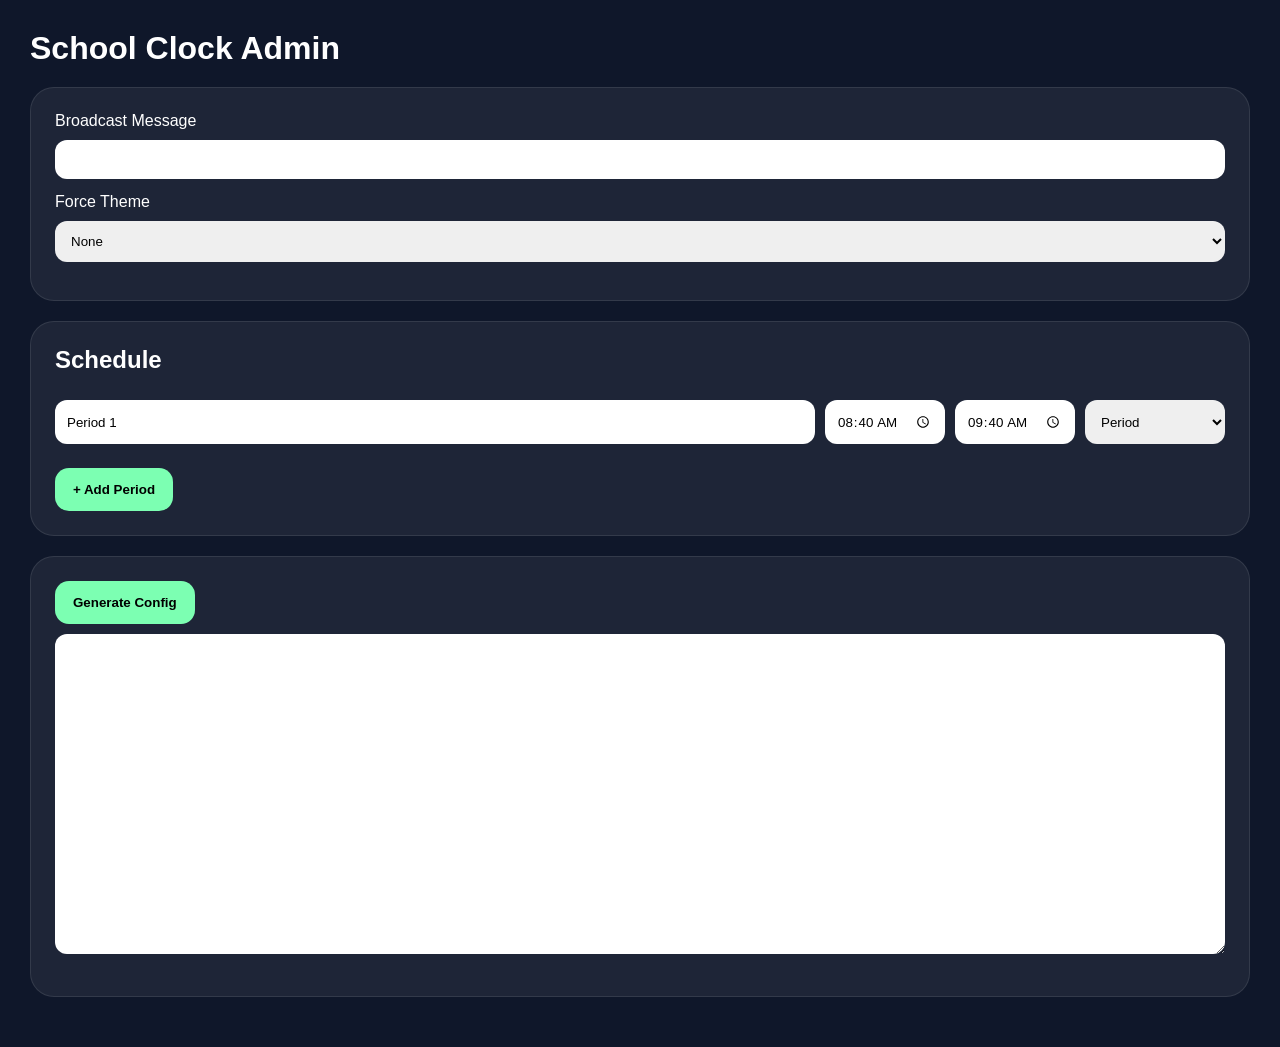
==== admin.html @ 14c55723 "Add files via upload" ====
<!doctype html>
<html lang="en">
<head>
<meta charset="UTF-8">
<meta name="viewport" content="width=device-width,initial-scale=1">
<title>School Clock Admin</title>

<style>

*{
margin:0;
padding:0;
box-sizing:border-box;
font-family:Arial,sans-serif
}

body{
background:#0f172a;
color:#fff;
padding:30px
}

.panel{
background:#ffffff10;
padding:24px;
border-radius:24px;
margin-bottom:20px;
border:1px solid #ffffff18
}

input,select,textarea{
width:100%;
padding:12px;
margin-top:10px;
margin-bottom:14px;
border:none;
border-radius:12px
}

button{
padding:14px 18px;
border:none;
border-radius:14px;
cursor:pointer;
font-weight:700;
background:#7cffb2;
color:#000
}

.row{
display:grid;
grid-template-columns:1fr 120px 120px 140px;
gap:10px;
margin-bottom:10px
}

textarea{
height:320px;
font-family:monospace
}

</style>
</head>
<body>

<h1 style="margin-bottom:20px">
School Clock Admin
</h1>

<div class="panel">

<label>Broadcast Message</label>

<input id="message">

<label>Force Theme</label>

<select id="theme">
<option value="">None</option>
<option value="dark">Dark</option>
<option value="light">Light</option>
</select>

</div>

<div class="panel">

<h2 style="margin-bottom:16px">
Schedule
</h2>

<div id="rows"></div>

<button onclick="addPeriod()">
+ Add Period
</button>

</div>

<div class="panel">

<button onclick="generate()">
Generate Config
</button>

<textarea id="output"></textarea>

</div>

<script>

const rows=document.getElementById("rows")

let schedule=[

{
name:"Period 1",
start:"08:40",
end:"09:40",
type:"period"
}

]

function render(){

rows.innerHTML=schedule.map((p,i)=>`

<div class="row">

<input value="${p.name}" id="n${i}">

<input type="time" value="${p.start}" id="s${i}">

<input type="time" value="${p.end}" id="e${i}">

<select id="t${i}">
<option value="period"
${p.type=="period"?"selected":""}>
Period
</option>

<option value="transition"
${p.type=="transition"?"selected":""}>
Transition
</option>
</select>

</div>

`).join("")

}

function addPeriod(){

schedule.push({
name:"New Period",
start:"08:00",
end:"09:00",
type:"period"
})

render()

}

function generate(){

schedule=schedule.map((p,i)=>({

name:document.getElementById("n"+i).value,

start:document.getElementById("s"+i).value,

end:document.getElementById("e"+i).value,

type:document.getElementById("t"+i).value

}))

let data={

message:
document.getElementById("message").value,

forceTheme:
document.getElementById("theme").value,

schedule

}

document.getElementById("output").value=
JSON.stringify(data,null,2)

}

render()

</script>
</body>
</html>
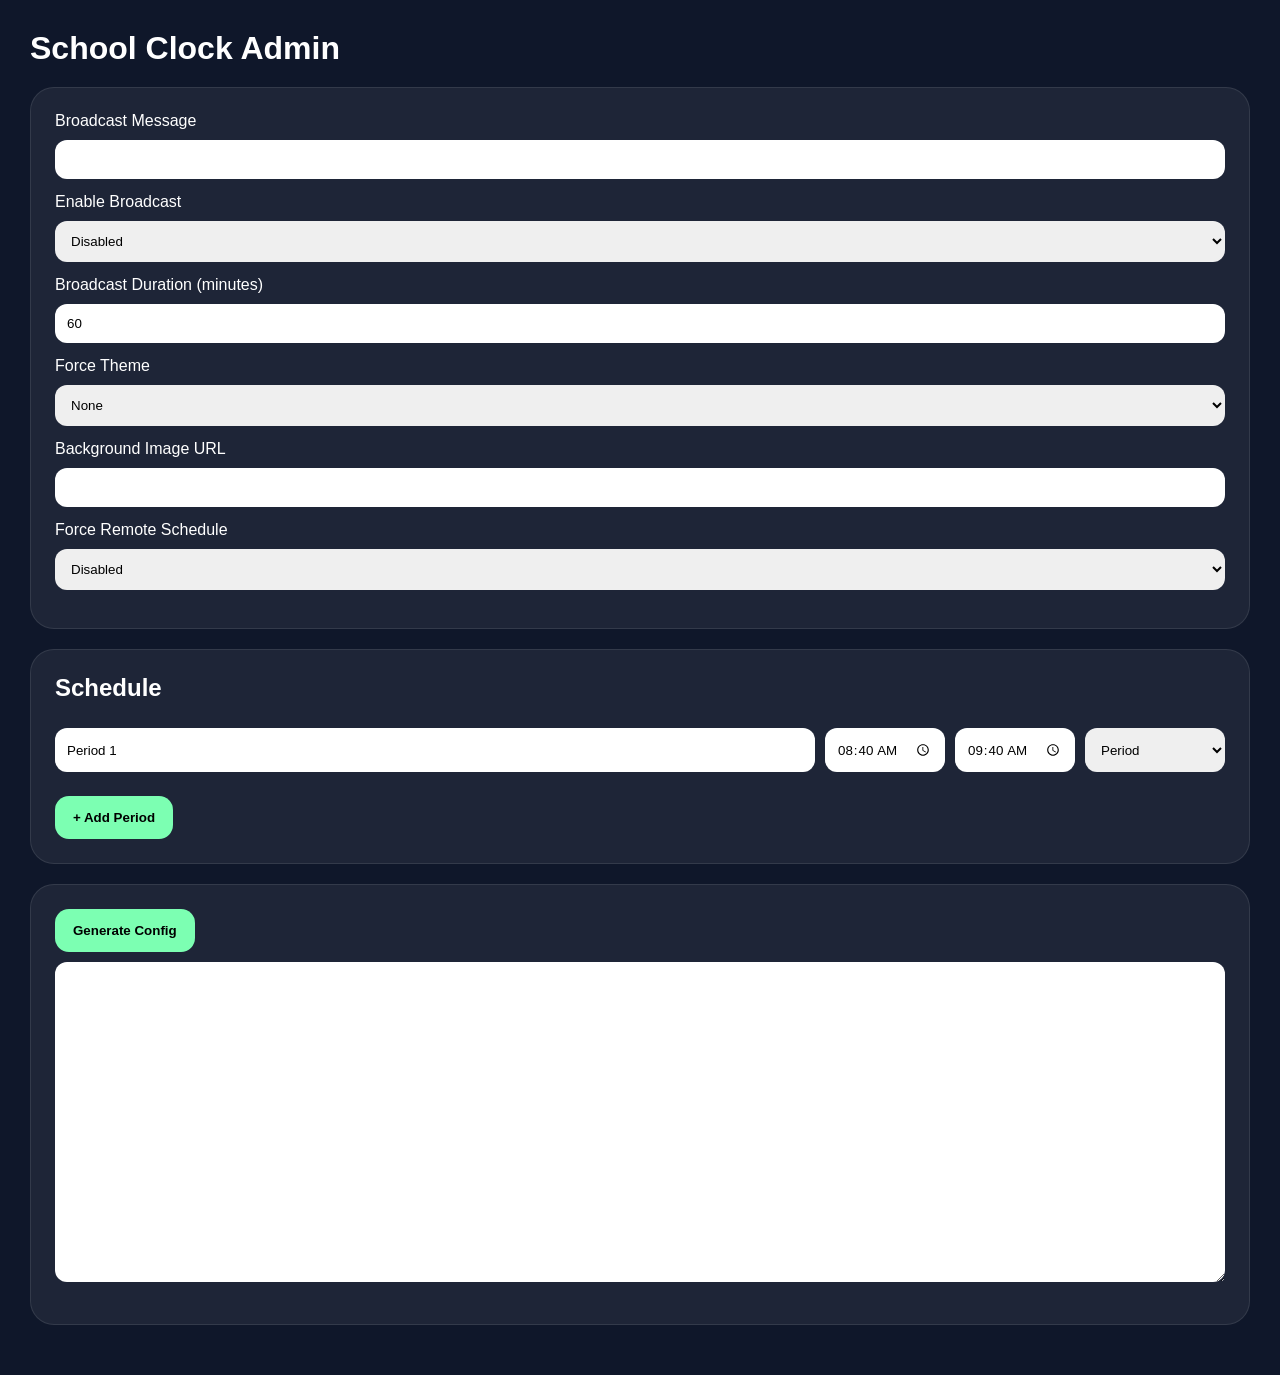
==== commit 47b77de1: "Add files via upload" ====
--- a/admin.html
+++ b/admin.html
@@ -70,15 +70,31 @@
 <div class="panel">
 
 <label>Broadcast Message</label>
-
 <input id="message">
 
+<label>Enable Broadcast</label>
+<select id="messageEnabled">
+<option value="false">Disabled</option>
+<option value="true">Enabled</option>
+</select>
+
+<label>Broadcast Duration (minutes)</label>
+<input id="messageMinutes" type="number" value="60">
+
 <label>Force Theme</label>
-
 <select id="theme">
 <option value="">None</option>
 <option value="dark">Dark</option>
 <option value="light">Light</option>
+</select>
+
+<label>Background Image URL</label>
+<input id="background">
+
+<label>Force Remote Schedule</label>
+<select id="forceSchedule">
+<option value="false">Disabled</option>
+<option value="true">Enabled</option>
 </select>
 
 </div>
@@ -179,13 +195,30 @@
 
 }))
 
+let mins=
+Number(document.getElementById("messageMinutes").value)||0
+
+let end=
+Date.now()+(mins*60000)
+
 let data={
 
 message:
 document.getElementById("message").value,
 
+messageEnabled:
+document.getElementById("messageEnabled").value=="true",
+
+messageEnd:end,
+
 forceTheme:
 document.getElementById("theme").value,
+
+forceSchedule:
+document.getElementById("forceSchedule").value=="true",
+
+background:
+document.getElementById("background").value,
 
 schedule
 
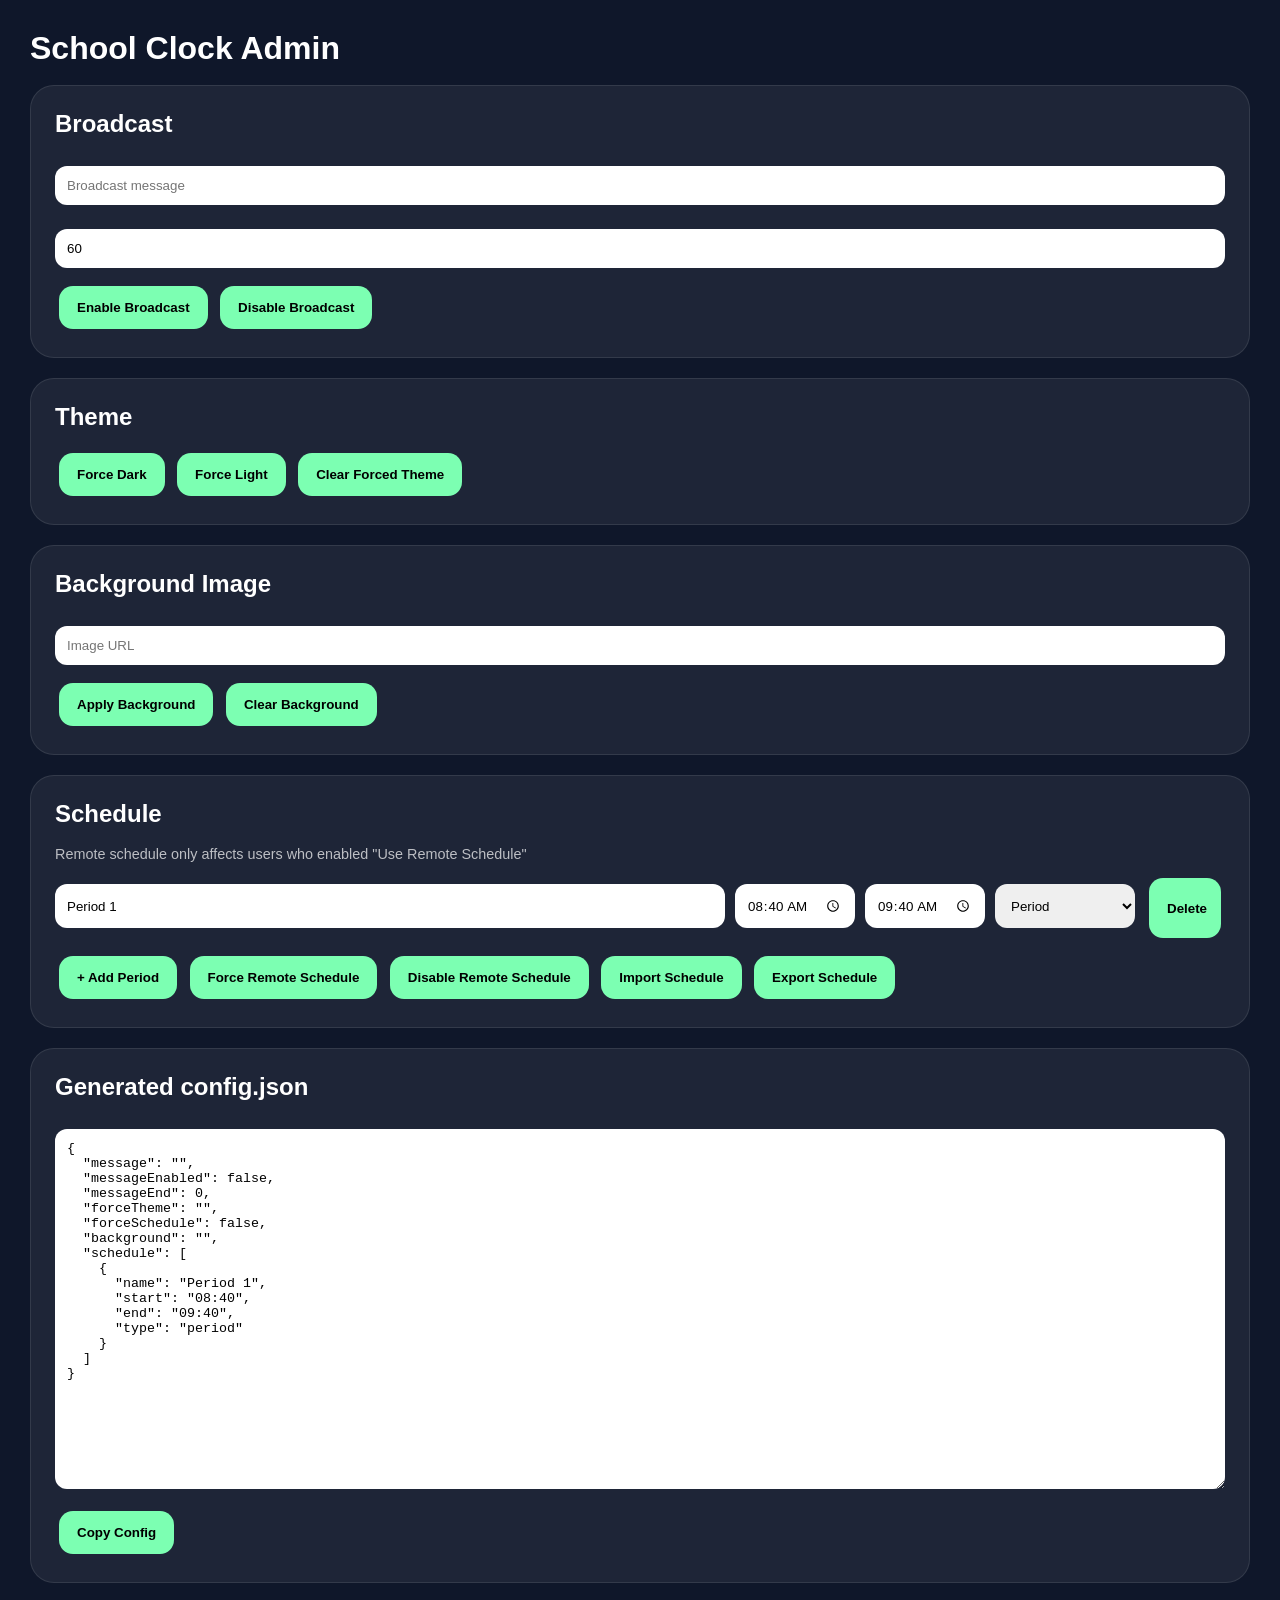
==== commit 1bafa681: "Add files via upload" ====
--- a/admin.html
+++ b/admin.html
@@ -26,6 +26,10 @@
 border-radius:24px;
 margin-bottom:20px;
 border:1px solid #ffffff18
+}
+
+h1,h2{
+margin-bottom:18px
 }
 
 input,select,textarea{
@@ -44,90 +48,168 @@
 cursor:pointer;
 font-weight:700;
 background:#7cffb2;
-color:#000
+color:#000;
+margin:4px
 }
 
 .row{
 display:grid;
-grid-template-columns:1fr 120px 120px 140px;
+grid-template-columns:1fr 120px 120px 140px 80px;
 gap:10px;
 margin-bottom:10px
 }
 
 textarea{
-height:320px;
+height:360px;
 font-family:monospace
+}
+
+.small{
+opacity:.7;
+font-size:.9rem;
+margin-bottom:12px
 }
 
 </style>
 </head>
 <body>
 
-<h1 style="margin-bottom:20px">
+<h1>
 School Clock Admin
 </h1>
 
 <div class="panel">
 
-<label>Broadcast Message</label>
-<input id="message">
-
-<label>Enable Broadcast</label>
-<select id="messageEnabled">
-<option value="false">Disabled</option>
-<option value="true">Enabled</option>
-</select>
-
-<label>Broadcast Duration (minutes)</label>
-<input id="messageMinutes" type="number" value="60">
-
-<label>Force Theme</label>
-<select id="theme">
-<option value="">None</option>
-<option value="dark">Dark</option>
-<option value="light">Light</option>
-</select>
-
-<label>Background Image URL</label>
-<input id="background">
-
-<label>Force Remote Schedule</label>
-<select id="forceSchedule">
-<option value="false">Disabled</option>
-<option value="true">Enabled</option>
-</select>
+<h2>
+Broadcast
+</h2>
+
+<input
+id="message"
+placeholder="Broadcast message">
+
+<input
+id="minutes"
+type="number"
+value="60"
+placeholder="Minutes">
+
+<button onclick="enableBroadcast()">
+Enable Broadcast
+</button>
+
+<button onclick="disableBroadcast()">
+Disable Broadcast
+</button>
 
 </div>
 
 <div class="panel">
 
-<h2 style="margin-bottom:16px">
+<h2>
+Theme
+</h2>
+
+<button onclick="setTheme('dark')">
+Force Dark
+</button>
+
+<button onclick="setTheme('light')">
+Force Light
+</button>
+
+<button onclick="setTheme('')">
+Clear Forced Theme
+</button>
+
+</div>
+
+<div class="panel">
+
+<h2>
+Background Image
+</h2>
+
+<input
+id="background"
+placeholder="Image URL">
+
+<button onclick="applyBackground()">
+Apply Background
+</button>
+
+<button onclick="clearBackground()">
+Clear Background
+</button>
+
+</div>
+
+<div class="panel">
+
+<h2>
 Schedule
 </h2>
 
+<div class="small">
+Remote schedule only affects users
+who enabled "Use Remote Schedule"
+</div>
+
 <div id="rows"></div>
 
 <button onclick="addPeriod()">
 + Add Period
 </button>
 
+<button onclick="forceSchedule(true)">
+Force Remote Schedule
+</button>
+
+<button onclick="forceSchedule(false)">
+Disable Remote Schedule
+</button>
+
+<button onclick="importSchedule()">
+Import Schedule
+</button>
+
+<button onclick="exportSchedule()">
+Export Schedule
+</button>
+
+<input
+type="file"
+id="fileInput"
+accept=".json"
+hidden>
+
 </div>
 
 <div class="panel">
 
-<button onclick="generate()">
-Generate Config
-</button>
+<h2>
+Generated config.json
+</h2>
 
 <textarea id="output"></textarea>
 
+<button onclick="copyOutput()">
+Copy Config
+</button>
+
 </div>
 
 <script>
 
-const rows=document.getElementById("rows")
-
-let schedule=[
+let data={
+
+message:"",
+messageEnabled:false,
+messageEnd:0,
+forceTheme:"",
+forceSchedule:false,
+background:"",
+schedule:[
 
 {
 name:"Period 1",
@@ -138,94 +220,255 @@
 
 ]
 
+}
+
+const rows=
+document.getElementById("rows")
+
 function render(){
 
-rows.innerHTML=schedule.map((p,i)=>`
+rows.innerHTML=
+data.schedule.map((p,i)=>`
 
 <div class="row">
 
-<input value="${p.name}" id="n${i}">
-
-<input type="time" value="${p.start}" id="s${i}">
-
-<input type="time" value="${p.end}" id="e${i}">
+<input
+value="${p.name}"
+id="n${i}">
+
+<input
+type="time"
+value="${p.start}"
+id="s${i}">
+
+<input
+type="time"
+value="${p.end}"
+id="e${i}">
 
 <select id="t${i}">
-<option value="period"
+
+<option
+value="period"
 ${p.type=="period"?"selected":""}>
 Period
 </option>
 
-<option value="transition"
+<option
+value="transition"
 ${p.type=="transition"?"selected":""}>
 Transition
 </option>
+
 </select>
 
+<button onclick="del(${i})">
+Delete
+</button>
+
 </div>
 
 `).join("")
 
+generate()
+
+}
+
+function syncSchedule(){
+
+data.schedule=
+data.schedule.map((p,i)=>({
+
+name:
+document.getElementById("n"+i).value,
+
+start:
+document.getElementById("s"+i).value,
+
+end:
+document.getElementById("e"+i).value,
+
+type:
+document.getElementById("t"+i).value
+
+}))
+
 }
 
 function addPeriod(){
 
-schedule.push({
+syncSchedule()
+
+data.schedule.push({
+
 name:"New Period",
 start:"08:00",
 end:"09:00",
 type:"period"
+
 })
 
 render()
 
 }
 
+function del(i){
+
+syncSchedule()
+
+data.schedule.splice(i,1)
+
+render()
+
+}
+
+function enableBroadcast(){
+
+data.message=
+document.getElementById("message").value
+
+data.messageEnabled=true
+
+let mins=
+Number(
+document.getElementById("minutes").value
+)||60
+
+data.messageEnd=
+Date.now()+(mins*60000)
+
+generate()
+
+}
+
+function disableBroadcast(){
+
+data.messageEnabled=false
+
+generate()
+
+}
+
+function setTheme(v){
+
+data.forceTheme=v
+
+generate()
+
+}
+
+function applyBackground(){
+
+data.background=
+document.getElementById("background").value
+
+generate()
+
+}
+
+function clearBackground(){
+
+data.background=""
+
+generate()
+
+}
+
+function forceSchedule(v){
+
+syncSchedule()
+
+data.forceSchedule=v
+
+generate()
+
+}
+
 function generate(){
 
-schedule=schedule.map((p,i)=>({
-
-name:document.getElementById("n"+i).value,
-
-start:document.getElementById("s"+i).value,
-
-end:document.getElementById("e"+i).value,
-
-type:document.getElementById("t"+i).value
-
-}))
-
-let mins=
-Number(document.getElementById("messageMinutes").value)||0
-
-let end=
-Date.now()+(mins*60000)
-
-let data={
-
-message:
-document.getElementById("message").value,
-
-messageEnabled:
-document.getElementById("messageEnabled").value=="true",
-
-messageEnd:end,
-
-forceTheme:
-document.getElementById("theme").value,
-
-forceSchedule:
-document.getElementById("forceSchedule").value=="true",
-
-background:
-document.getElementById("background").value,
-
-schedule
-
-}
+syncSchedule()
 
 document.getElementById("output").value=
 JSON.stringify(data,null,2)
+
+}
+
+function copyOutput(){
+
+generate()
+
+navigator.clipboard.writeText(
+document.getElementById("output").value
+)
+
+alert(
+"Copied. Paste into config.json"
+)
+
+}
+
+function importSchedule(){
+
+document.getElementById("fileInput").click()
+
+}
+
+document.getElementById("fileInput").onchange=e=>{
+
+let f=e.target.files[0]
+
+if(!f)return
+
+let r=new FileReader()
+
+r.onload=v=>{
+
+try{
+
+let d=JSON.parse(v.target.result)
+
+data.schedule=
+d.schedule||d.periods||d
+
+render()
+
+alert("Imported")
+
+}catch{
+
+alert("Invalid JSON")
+
+}
+
+}
+
+r.readAsText(f)
+
+}
+
+function exportSchedule(){
+
+syncSchedule()
+
+let b=new Blob(
+
+[JSON.stringify(
+{schedule:data.schedule},
+null,
+2
+)],
+
+{type:"application/json"}
+
+)
+
+let a=document.createElement("a")
+
+a.href=URL.createObjectURL(b)
+
+a.download="schedule.json"
+
+a.click()
 
 }
 
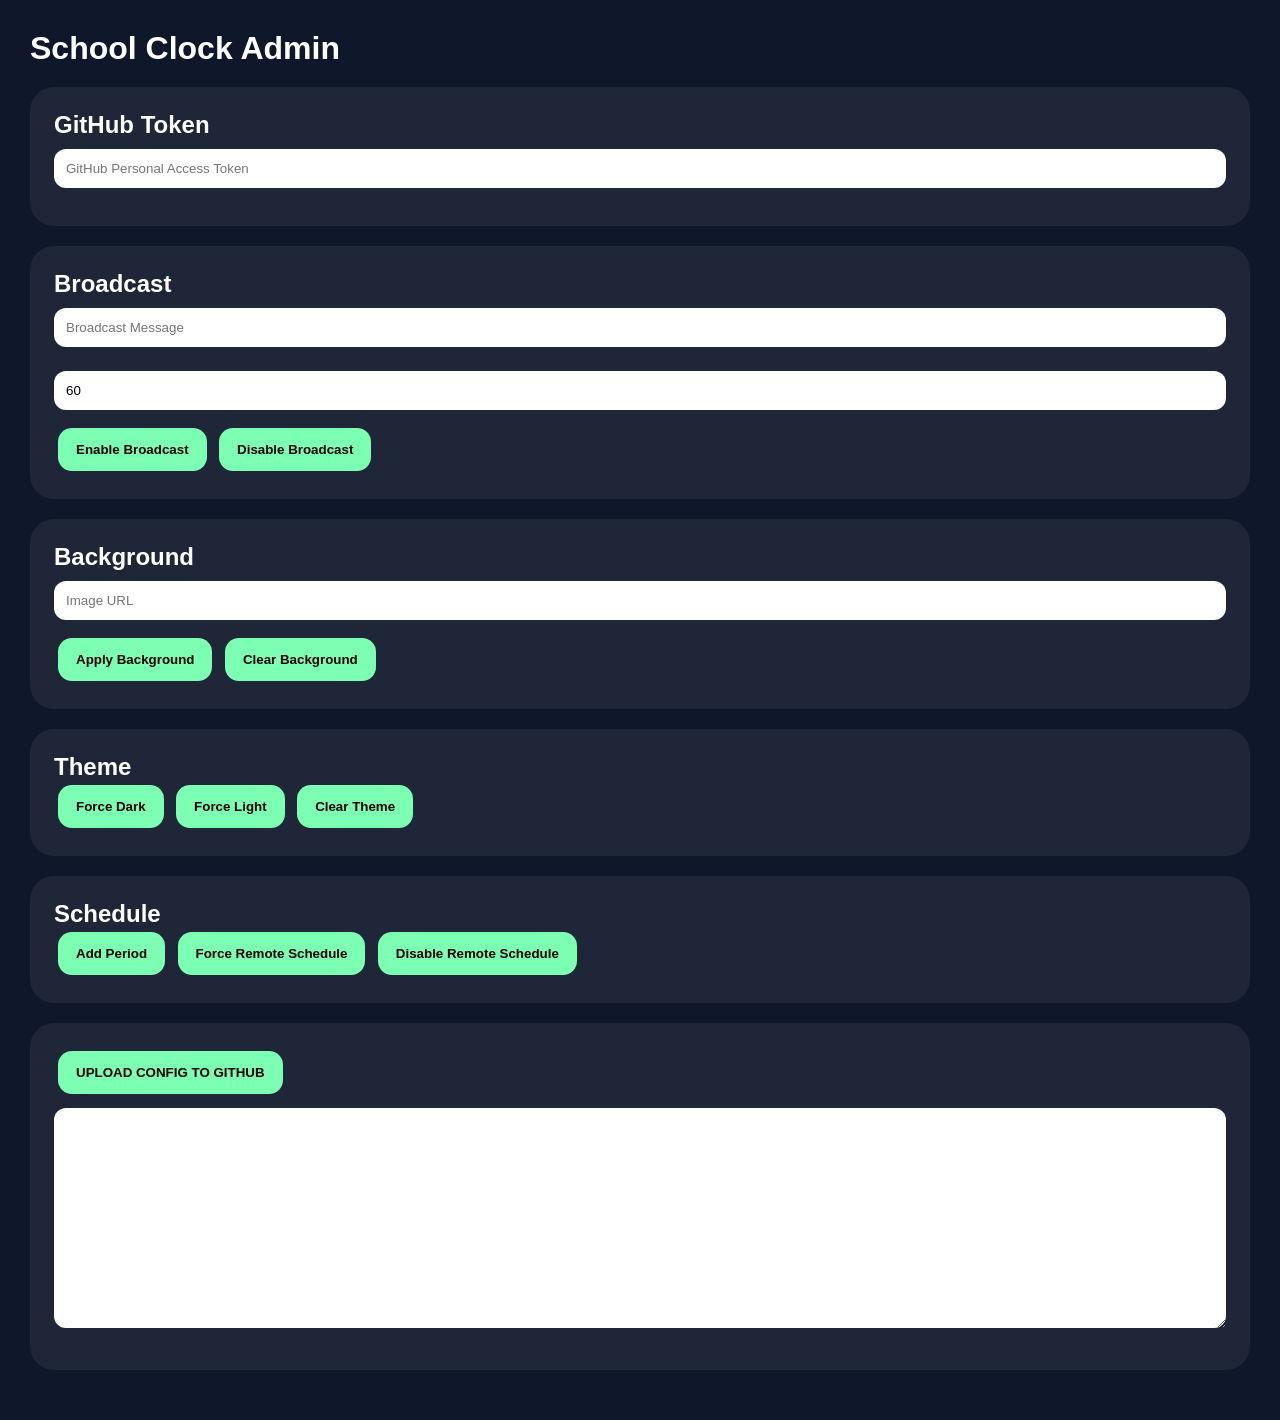
==== commit b620787b: "Add files via upload" ====
--- a/admin.html
+++ b/admin.html
@@ -16,7 +16,7 @@
 
 body{
 background:#0f172a;
-color:#fff;
+color:white;
 padding:30px
 }
 
@@ -24,15 +24,10 @@
 background:#ffffff10;
 padding:24px;
 border-radius:24px;
-margin-bottom:20px;
-border:1px solid #ffffff18
-}
-
-h1,h2{
-margin-bottom:18px
-}
-
-input,select,textarea{
+margin-bottom:20px
+}
+
+input,textarea,select{
 width:100%;
 padding:12px;
 margin-top:10px;
@@ -48,7 +43,7 @@
 cursor:pointer;
 font-weight:700;
 background:#7cffb2;
-color:#000;
+color:black;
 margin:4px
 }
 
@@ -60,33 +55,35 @@
 }
 
 textarea{
-height:360px;
-font-family:monospace
-}
-
-.small{
-opacity:.7;
-font-size:.9rem;
-margin-bottom:12px
+height:220px
 }
 
 </style>
 </head>
 <body>
 
-<h1>
+<h1 style="margin-bottom:20px">
 School Clock Admin
 </h1>
 
 <div class="panel">
 
-<h2>
-Broadcast
-</h2>
+<h2>GitHub Token</h2>
+
+<input
+id="token"
+type="password"
+placeholder="GitHub Personal Access Token">
+
+</div>
+
+<div class="panel">
+
+<h2>Broadcast</h2>
 
 <input
 id="message"
-placeholder="Broadcast message">
+placeholder="Broadcast Message">
 
 <input
 id="minutes"
@@ -106,35 +103,13 @@
 
 <div class="panel">
 
-<h2>
-Theme
-</h2>
-
-<button onclick="setTheme('dark')">
-Force Dark
-</button>
-
-<button onclick="setTheme('light')">
-Force Light
-</button>
-
-<button onclick="setTheme('')">
-Clear Forced Theme
-</button>
-
-</div>
-
-<div class="panel">
-
-<h2>
-Background Image
-</h2>
+<h2>Background</h2>
 
 <input
 id="background"
 placeholder="Image URL">
 
-<button onclick="applyBackground()">
+<button onclick="setBackground()">
 Apply Background
 </button>
 
@@ -146,60 +121,59 @@
 
 <div class="panel">
 
-<h2>
-Schedule
-</h2>
-
-<div class="small">
-Remote schedule only affects users
-who enabled "Use Remote Schedule"
-</div>
+<h2>Theme</h2>
+
+<button onclick="setTheme('dark')">
+Force Dark
+</button>
+
+<button onclick="setTheme('light')">
+Force Light
+</button>
+
+<button onclick="setTheme('')">
+Clear Theme
+</button>
+
+</div>
+
+<div class="panel">
+
+<h2>Schedule</h2>
 
 <div id="rows"></div>
 
 <button onclick="addPeriod()">
-+ Add Period
-</button>
-
-<button onclick="forceSchedule(true)">
+Add Period
+</button>
+
+<button onclick="setRemoteSchedule(true)">
 Force Remote Schedule
 </button>
 
-<button onclick="forceSchedule(false)">
+<button onclick="setRemoteSchedule(false)">
 Disable Remote Schedule
 </button>
 
-<button onclick="importSchedule()">
-Import Schedule
-</button>
-
-<button onclick="exportSchedule()">
-Export Schedule
-</button>
-
-<input
-type="file"
-id="fileInput"
-accept=".json"
-hidden>
-
-</div>
-
-<div class="panel">
-
-<h2>
-Generated config.json
-</h2>
+</div>
+
+<div class="panel">
+
+<button onclick="pushConfig()">
+UPLOAD CONFIG TO GITHUB
+</button>
 
 <textarea id="output"></textarea>
 
-<button onclick="copyOutput()">
-Copy Config
-</button>
-
 </div>
 
 <script>
+
+const OWNER="Arwining"
+const REPO="School_clock"
+const PATH="config.json"
+
+let sha=""
 
 let data={
 
@@ -225,6 +199,28 @@
 const rows=
 document.getElementById("rows")
 
+async function getCurrentFile(){
+
+let r=await fetch(
+`https://api.github.com/repos/${OWNER}/${REPO}/contents/${PATH}`
+)
+
+let d=await r.json()
+
+sha=d.sha
+
+try{
+
+let txt=atob(d.content)
+
+data=JSON.parse(txt)
+
+}catch{}
+
+render()
+
+}
+
 function render(){
 
 rows.innerHTML=
@@ -232,30 +228,20 @@
 
 <div class="row">
 
-<input
-value="${p.name}"
-id="n${i}">
-
-<input
-type="time"
-value="${p.start}"
-id="s${i}">
-
-<input
-type="time"
-value="${p.end}"
-id="e${i}">
+<input value="${p.name}" id="n${i}">
+
+<input type="time" value="${p.start}" id="s${i}">
+
+<input type="time" value="${p.end}" id="e${i}">
 
 <select id="t${i}">
 
-<option
-value="period"
+<option value="period"
 ${p.type=="period"?"selected":""}>
 Period
 </option>
 
-<option
-value="transition"
+<option value="transition"
 ${p.type=="transition"?"selected":""}>
 Transition
 </option>
@@ -274,7 +260,7 @@
 
 }
 
-function syncSchedule(){
+function sync(){
 
 data.schedule=
 data.schedule.map((p,i)=>({
@@ -295,9 +281,18 @@
 
 }
 
+function generate(){
+
+sync()
+
+document.getElementById("output").value=
+JSON.stringify(data,null,2)
+
+}
+
 function addPeriod(){
 
-syncSchedule()
+sync()
 
 data.schedule.push({
 
@@ -314,7 +309,7 @@
 
 function del(i){
 
-syncSchedule()
+sync()
 
 data.schedule.splice(i,1)
 
@@ -357,7 +352,7 @@
 
 }
 
-function applyBackground(){
+function setBackground(){
 
 data.background=
 document.getElementById("background").value
@@ -374,9 +369,9 @@
 
 }
 
-function forceSchedule(v){
-
-syncSchedule()
+function setRemoteSchedule(v){
+
+sync()
 
 data.forceSchedule=v
 
@@ -384,95 +379,75 @@
 
 }
 
-function generate(){
-
-syncSchedule()
-
-document.getElementById("output").value=
+async function pushConfig(){
+
+generate()
+
+let token=
+document.getElementById("token").value
+
+if(!token){
+
+alert("Token required")
+
+return
+
+}
+
+let content=btoa(
+unescape(
+encodeURIComponent(
 JSON.stringify(data,null,2)
-
-}
-
-function copyOutput(){
-
-generate()
-
-navigator.clipboard.writeText(
-document.getElementById("output").value
 )
-
-alert(
-"Copied. Paste into config.json"
 )
-
-}
-
-function importSchedule(){
-
-document.getElementById("fileInput").click()
-
-}
-
-document.getElementById("fileInput").onchange=e=>{
-
-let f=e.target.files[0]
-
-if(!f)return
-
-let r=new FileReader()
-
-r.onload=v=>{
-
-try{
-
-let d=JSON.parse(v.target.result)
-
-data.schedule=
-d.schedule||d.periods||d
-
-render()
-
-alert("Imported")
-
-}catch{
-
-alert("Invalid JSON")
-
-}
-
-}
-
-r.readAsText(f)
-
-}
-
-function exportSchedule(){
-
-syncSchedule()
-
-let b=new Blob(
-
-[JSON.stringify(
-{schedule:data.schedule},
-null,
-2
-)],
-
-{type:"application/json"}
-
 )
 
-let a=document.createElement("a")
-
-a.href=URL.createObjectURL(b)
-
-a.download="schedule.json"
-
-a.click()
-
-}
-
-render()
+let r=await fetch(
+
+`https://api.github.com/repos/${OWNER}/${REPO}/contents/${PATH}`,
+
+{
+
+method:"PUT",
+
+headers:{
+
+Authorization:`Bearer ${token}`,
+"Content-Type":"application/json"
+
+},
+
+body:JSON.stringify({
+
+message:"Update config",
+
+content,
+
+sha
+
+})
+
+}
+
+)
+
+if(r.ok){
+
+alert("Config Updated")
+
+getCurrentFile()
+
+}else{
+
+alert("Upload Failed")
+
+console.log(await r.text())
+
+}
+
+}
+
+getCurrentFile()
 
 </script>
 </body>
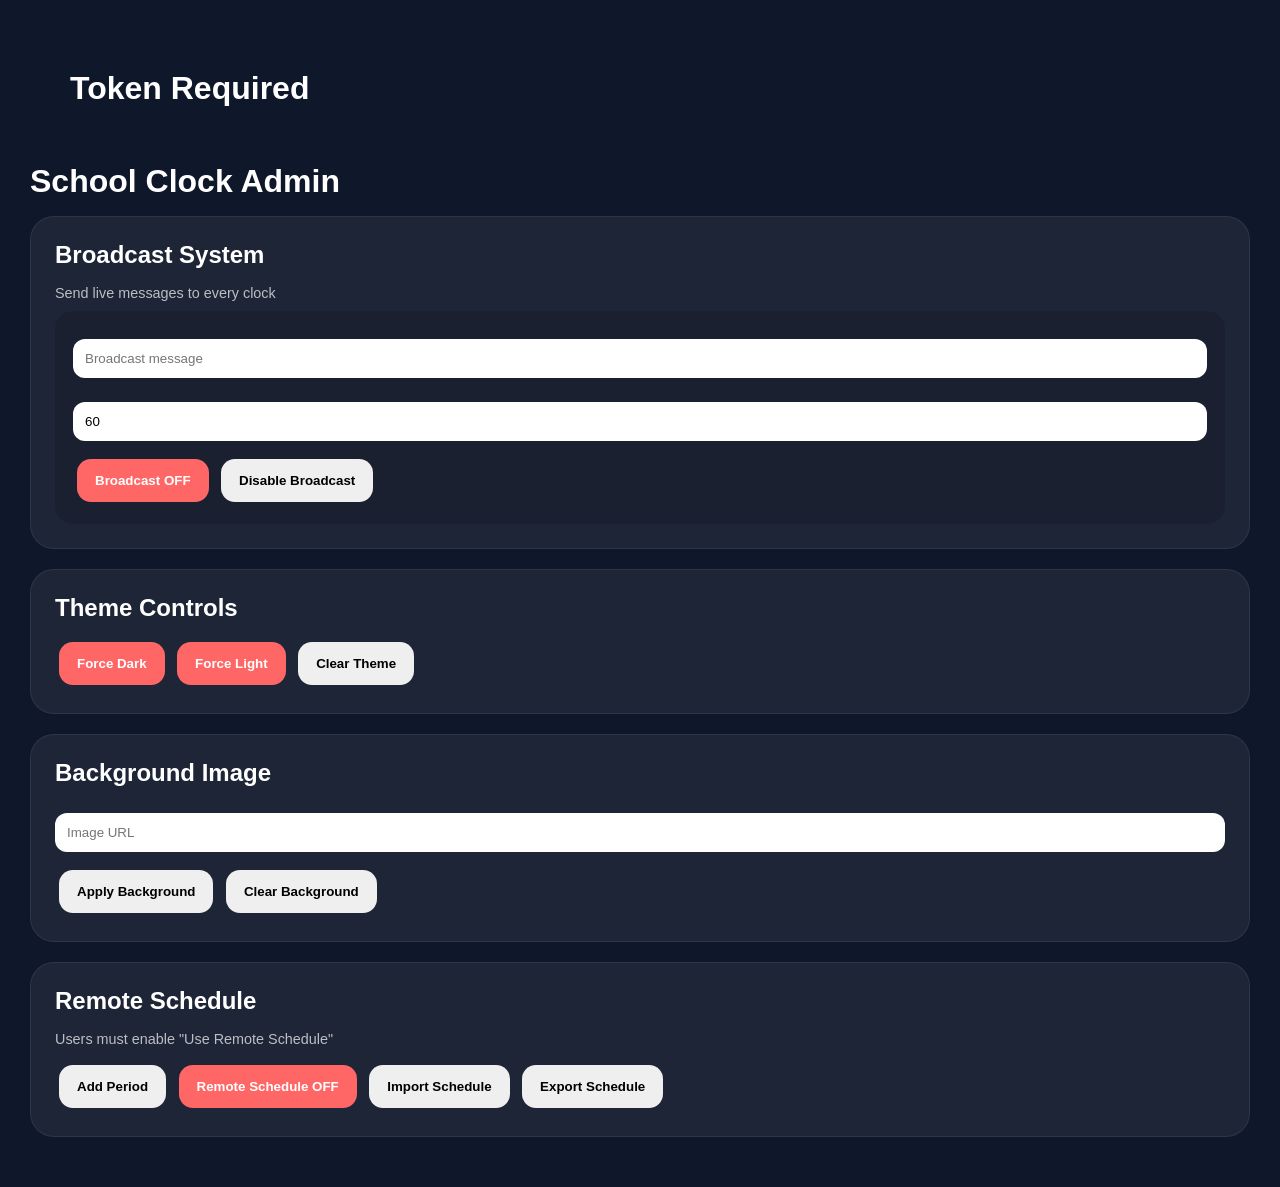
==== commit b3b5717a: "Add files via upload" ====
--- a/admin.html
+++ b/admin.html
@@ -24,10 +24,17 @@
 background:#ffffff10;
 padding:24px;
 border-radius:24px;
-margin-bottom:20px
-}
-
-input,textarea,select{
+margin-bottom:20px;
+border:1px solid #ffffff12
+}
+
+h1,h2{
+margin-bottom:16px
+}
+
+input,
+textarea,
+select{
 width:100%;
 padding:12px;
 margin-top:10px;
@@ -42,48 +49,92 @@
 border-radius:14px;
 cursor:pointer;
 font-weight:700;
-background:#7cffb2;
-color:black;
 margin:4px
+}
+
+.off{
+background:#ff6767;
+color:white
+}
+
+.on{
+background:#59ff95;
+color:black
 }
 
 .row{
 display:grid;
-grid-template-columns:1fr 120px 120px 140px 80px;
+grid-template-columns:
+1fr
+120px
+120px
+140px
+80px;
 gap:10px;
 margin-bottom:10px
 }
 
-textarea{
-height:220px
+.broadcastBox{
+background:#00000022;
+padding:18px;
+border-radius:18px;
+margin-top:10px
+}
+
+.small{
+opacity:.7;
+font-size:.9rem;
+margin-bottom:10px
+}
+
+@media(max-width:900px){
+
+.row{
+grid-template-columns:1fr
+}
+
 }
 
 </style>
 </head>
 <body>
 
-<h1 style="margin-bottom:20px">
+<script>
+
+const token=prompt(
+"Enter GitHub Token"
+)
+
+if(!token){
+
+document.body.innerHTML=
+"<h1 style='padding:40px'>Token Required</h1>"
+
+throw new Error()
+
+}
+
+</script>
+
+<h1>
 School Clock Admin
 </h1>
 
 <div class="panel">
 
-<h2>GitHub Token</h2>
-
-<input
-id="token"
-type="password"
-placeholder="GitHub Personal Access Token">
-
-</div>
-
-<div class="panel">
-
-<h2>Broadcast</h2>
+<h2>
+Broadcast System
+</h2>
+
+<div class="small">
+Send live messages to every clock
+</div>
+
+<div class="broadcastBox">
 
 <input
 id="message"
-placeholder="Broadcast Message">
+placeholder="Broadcast message">
 
 <input
 id="minutes"
@@ -91,79 +142,131 @@
 value="60"
 placeholder="Minutes">
 
-<button onclick="enableBroadcast()">
-Enable Broadcast
-</button>
-
-<button onclick="disableBroadcast()">
+<div>
+
+<button
+id="enableBroadcastBtn"
+class="off"
+onclick="enableBroadcast()">
+
+Broadcast OFF
+
+</button>
+
+<button
+onclick="disableBroadcast()">
+
 Disable Broadcast
-</button>
+
+</button>
+
+</div>
+
+</div>
 
 </div>
 
 <div class="panel">
 
-<h2>Background</h2>
+<h2>
+Theme Controls
+</h2>
+
+<button
+id="darkBtn"
+class="off"
+onclick="setTheme('dark')">
+
+Force Dark
+
+</button>
+
+<button
+id="lightBtn"
+class="off"
+onclick="setTheme('light')">
+
+Force Light
+
+</button>
+
+<button
+onclick="clearTheme()">
+
+Clear Theme
+
+</button>
+
+</div>
+
+<div class="panel">
+
+<h2>
+Background Image
+</h2>
 
 <input
 id="background"
 placeholder="Image URL">
 
-<button onclick="setBackground()">
+<button
+onclick="setBackground()">
+
 Apply Background
-</button>
-
-<button onclick="clearBackground()">
+
+</button>
+
+<button
+onclick="clearBackground()">
+
 Clear Background
+
 </button>
 
 </div>
 
 <div class="panel">
 
-<h2>Theme</h2>
-
-<button onclick="setTheme('dark')">
-Force Dark
-</button>
-
-<button onclick="setTheme('light')">
-Force Light
-</button>
-
-<button onclick="setTheme('')">
-Clear Theme
-</button>
-
-</div>
-
-<div class="panel">
-
-<h2>Schedule</h2>
+<h2>
+Remote Schedule
+</h2>
+
+<div class="small">
+Users must enable "Use Remote Schedule"
+</div>
 
 <div id="rows"></div>
+
+<div style="margin-top:14px">
 
 <button onclick="addPeriod()">
 Add Period
 </button>
 
-<button onclick="setRemoteSchedule(true)">
-Force Remote Schedule
-</button>
-
-<button onclick="setRemoteSchedule(false)">
-Disable Remote Schedule
-</button>
-
-</div>
-
-<div class="panel">
-
-<button onclick="pushConfig()">
-UPLOAD CONFIG TO GITHUB
-</button>
-
-<textarea id="output"></textarea>
+<button
+id="scheduleBtn"
+class="off"
+onclick="toggleRemoteSchedule()">
+
+Remote Schedule OFF
+
+</button>
+
+<button onclick="importSchedule()">
+Import Schedule
+</button>
+
+<button onclick="exportSchedule()">
+Export Schedule
+</button>
+
+</div>
+
+<input
+type="file"
+id="fileInput"
+accept=".json"
+hidden>
 
 </div>
 
@@ -183,23 +286,14 @@
 forceTheme:"",
 forceSchedule:false,
 background:"",
-schedule:[
-
-{
-name:"Period 1",
-start:"08:40",
-end:"09:40",
-type:"period"
-}
-
-]
+schedule:[]
 
 }
 
 const rows=
 document.getElementById("rows")
 
-async function getCurrentFile(){
+async function load(){
 
 let r=await fetch(
 `https://api.github.com/repos/${OWNER}/${REPO}/contents/${PATH}`
@@ -211,9 +305,7 @@
 
 try{
 
-let txt=atob(d.content)
-
-data=JSON.parse(txt)
+data=JSON.parse(atob(d.content))
 
 }catch{}
 
@@ -222,26 +314,60 @@
 }
 
 function render(){
+
+document.getElementById(
+"enableBroadcastBtn"
+).className=
+data.messageEnabled?"on":"off"
+
+document.getElementById(
+"enableBroadcastBtn"
+).textContent=
+data.messageEnabled
+?"Broadcast ON"
+:"Broadcast OFF"
+
+document.getElementById(
+"scheduleBtn"
+).className=
+data.forceSchedule?"on":"off"
+
+document.getElementById(
+"scheduleBtn"
+).textContent=
+data.forceSchedule
+?"Remote Schedule ON"
+:"Remote Schedule OFF"
 
 rows.innerHTML=
 data.schedule.map((p,i)=>`
 
 <div class="row">
 
-<input value="${p.name}" id="n${i}">
-
-<input type="time" value="${p.start}" id="s${i}">
-
-<input type="time" value="${p.end}" id="e${i}">
+<input
+value="${p.name}"
+id="n${i}">
+
+<input
+type="time"
+value="${p.start}"
+id="s${i}">
+
+<input
+type="time"
+value="${p.end}"
+id="e${i}">
 
 <select id="t${i}">
 
-<option value="period"
+<option
+value="period"
 ${p.type=="period"?"selected":""}>
 Period
 </option>
 
-<option value="transition"
+<option
+value="transition"
 ${p.type=="transition"?"selected":""}>
 Transition
 </option>
@@ -256,8 +382,6 @@
 
 `).join("")
 
-generate()
-
 }
 
 function sync(){
@@ -281,118 +405,9 @@
 
 }
 
-function generate(){
+async function save(){
 
 sync()
-
-document.getElementById("output").value=
-JSON.stringify(data,null,2)
-
-}
-
-function addPeriod(){
-
-sync()
-
-data.schedule.push({
-
-name:"New Period",
-start:"08:00",
-end:"09:00",
-type:"period"
-
-})
-
-render()
-
-}
-
-function del(i){
-
-sync()
-
-data.schedule.splice(i,1)
-
-render()
-
-}
-
-function enableBroadcast(){
-
-data.message=
-document.getElementById("message").value
-
-data.messageEnabled=true
-
-let mins=
-Number(
-document.getElementById("minutes").value
-)||60
-
-data.messageEnd=
-Date.now()+(mins*60000)
-
-generate()
-
-}
-
-function disableBroadcast(){
-
-data.messageEnabled=false
-
-generate()
-
-}
-
-function setTheme(v){
-
-data.forceTheme=v
-
-generate()
-
-}
-
-function setBackground(){
-
-data.background=
-document.getElementById("background").value
-
-generate()
-
-}
-
-function clearBackground(){
-
-data.background=""
-
-generate()
-
-}
-
-function setRemoteSchedule(v){
-
-sync()
-
-data.forceSchedule=v
-
-generate()
-
-}
-
-async function pushConfig(){
-
-generate()
-
-let token=
-document.getElementById("token").value
-
-if(!token){
-
-alert("Token required")
-
-return
-
-}
 
 let content=btoa(
 unescape(
@@ -402,7 +417,7 @@
 )
 )
 
-let r=await fetch(
+await fetch(
 
 `https://api.github.com/repos/${OWNER}/${REPO}/contents/${PATH}`,
 
@@ -422,7 +437,6 @@
 message:"Update config",
 
 content,
-
 sha
 
 })
@@ -431,23 +445,176 @@
 
 )
 
-if(r.ok){
-
-alert("Config Updated")
-
-getCurrentFile()
-
-}else{
-
-alert("Upload Failed")
-
-console.log(await r.text())
-
-}
-
-}
-
-getCurrentFile()
+load()
+
+}
+
+function enableBroadcast(){
+
+data.message=
+document.getElementById("message").value
+
+data.messageEnabled=true
+
+let mins=
+Number(
+document.getElementById("minutes").value
+)||60
+
+data.messageEnd=
+Date.now()+(mins*60000)
+
+save()
+
+}
+
+function disableBroadcast(){
+
+data.messageEnabled=false
+
+save()
+
+}
+
+function setTheme(v){
+
+data.forceTheme=v
+
+save()
+
+}
+
+function clearTheme(){
+
+data.forceTheme=""
+
+save()
+
+}
+
+function setBackground(){
+
+data.background=
+document.getElementById("background").value
+
+save()
+
+}
+
+function clearBackground(){
+
+data.background=""
+
+save()
+
+}
+
+function toggleRemoteSchedule(){
+
+data.forceSchedule=
+!data.forceSchedule
+
+save()
+
+}
+
+function addPeriod(){
+
+sync()
+
+data.schedule.push({
+
+name:"New Period",
+start:"08:00",
+end:"09:00",
+type:"period"
+
+})
+
+render()
+
+}
+
+function del(i){
+
+sync()
+
+data.schedule.splice(i,1)
+
+render()
+
+}
+
+function importSchedule(){
+
+document.getElementById(
+"fileInput"
+).click()
+
+}
+
+document.getElementById(
+"fileInput"
+).onchange=e=>{
+
+let f=e.target.files[0]
+
+if(!f)return
+
+let r=new FileReader()
+
+r.onload=v=>{
+
+try{
+
+let d=JSON.parse(v.target.result)
+
+data.schedule=
+d.schedule||d.periods||d
+
+render()
+
+save()
+
+}catch{
+
+alert("Invalid JSON")
+
+}
+
+}
+
+r.readAsText(f)
+
+}
+
+function exportSchedule(){
+
+sync()
+
+let b=new Blob(
+
+[JSON.stringify(
+{schedule:data.schedule},
+null,
+2
+)],
+
+{type:"application/json"}
+
+)
+
+let a=document.createElement("a")
+
+a.href=URL.createObjectURL(b)
+
+a.download="schedule.json"
+
+a.click()
+
+}
+
+load()
 
 </script>
 </body>
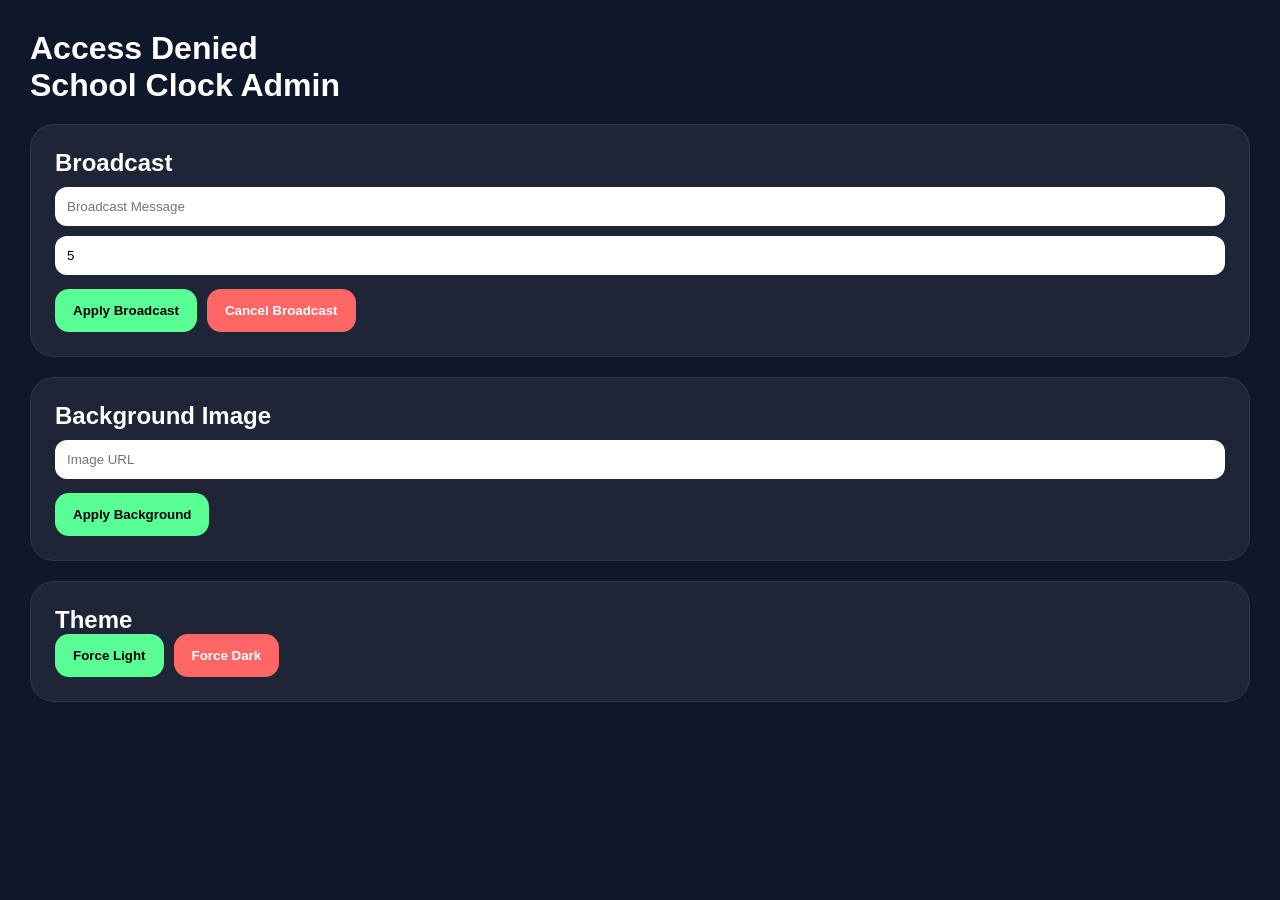
==== commit 238dbb1a: "Add files via upload" ====
--- a/admin.html
+++ b/admin.html
@@ -28,19 +28,13 @@
 border:1px solid #ffffff12
 }
 
-h1,h2{
-margin-bottom:16px
-}
-
 input,
-textarea,
 select{
 width:100%;
 padding:12px;
-margin-top:10px;
-margin-bottom:14px;
 border:none;
-border-radius:12px
+border-radius:12px;
+margin-top:10px
 }
 
 button{
@@ -48,13 +42,7 @@
 border:none;
 border-radius:14px;
 cursor:pointer;
-font-weight:700;
-margin:4px
-}
-
-.off{
-background:#ff6767;
-color:white
+font-weight:700
 }
 
 .on{
@@ -62,37 +50,9 @@
 color:black
 }
 
-.row{
-display:grid;
-grid-template-columns:
-1fr
-120px
-120px
-140px
-80px;
-gap:10px;
-margin-bottom:10px
-}
-
-.broadcastBox{
-background:#00000022;
-padding:18px;
-border-radius:18px;
-margin-top:10px
-}
-
-.small{
-opacity:.7;
-font-size:.9rem;
-margin-bottom:10px
-}
-
-@media(max-width:900px){
-
-.row{
-grid-template-columns:1fr
-}
-
+.off{
+background:#ff6767;
+color:white
 }
 
 </style>
@@ -101,14 +61,16 @@
 
 <script>
 
-const token=prompt(
-"Enter GitHub Token"
+const PASSWORD="school123"
+
+const entered=prompt(
+"Enter Password"
 )
 
-if(!token){
+if(entered!==PASSWORD){
 
 document.body.innerHTML=
-"<h1 style='padding:40px'>Token Required</h1>"
+"<h1>Access Denied</h1>"
 
 throw new Error()
 
@@ -116,47 +78,43 @@
 
 </script>
 
-<h1>
+<h1 style="margin-bottom:20px">
 School Clock Admin
 </h1>
 
 <div class="panel">
 
-<h2>
-Broadcast System
-</h2>
-
-<div class="small">
-Send live messages to every clock
-</div>
-
-<div class="broadcastBox">
+<h2>Broadcast</h2>
 
 <input
 id="message"
-placeholder="Broadcast message">
+placeholder="Broadcast Message">
 
 <input
 id="minutes"
 type="number"
-value="60"
-placeholder="Minutes">
+value="5">
 
-<div>
+<div style="
+display:flex;
+gap:10px;
+margin-top:14px;
+flex-wrap:wrap
+">
 
 <button
-id="enableBroadcastBtn"
-class="off"
-onclick="enableBroadcast()">
+class="on"
+onclick="broadcast()">
 
-Broadcast OFF
+Apply Broadcast
 
 </button>
 
 <button
-onclick="disableBroadcast()">
+class="off"
+onclick="cancelBroadcast()">
 
-Disable Broadcast
+Cancel Broadcast
 
 </button>
 
@@ -164,16 +122,44 @@
 
 </div>
 
+<div class="panel">
+
+<h2>Background Image</h2>
+
+<input
+id="background"
+placeholder="Image URL">
+
+<button
+class="on"
+style="margin-top:14px"
+onclick="setBackground()">
+
+Apply Background
+
+</button>
+
 </div>
 
 <div class="panel">
 
-<h2>
-Theme Controls
-</h2>
+<h2>Theme</h2>
+
+<div style="
+display:flex;
+gap:10px;
+flex-wrap:wrap
+">
 
 <button
-id="darkBtn"
+class="on"
+onclick="setTheme('light')">
+
+Force Light
+
+</button>
+
+<button
 class="off"
 onclick="setTheme('dark')">
 
@@ -181,441 +167,17 @@
 
 </button>
 
-<button
-id="lightBtn"
-class="off"
-onclick="setTheme('light')">
-
-Force Light
-
-</button>
-
-<button
-onclick="clearTheme()">
-
-Clear Theme
-
-</button>
-
 </div>
-
-<div class="panel">
-
-<h2>
-Background Image
-</h2>
-
-<input
-id="background"
-placeholder="Image URL">
-
-<button
-onclick="setBackground()">
-
-Apply Background
-
-</button>
-
-<button
-onclick="clearBackground()">
-
-Clear Background
-
-</button>
-
-</div>
-
-<div class="panel">
-
-<h2>
-Remote Schedule
-</h2>
-
-<div class="small">
-Users must enable "Use Remote Schedule"
-</div>
-
-<div id="rows"></div>
-
-<div style="margin-top:14px">
-
-<button onclick="addPeriod()">
-Add Period
-</button>
-
-<button
-id="scheduleBtn"
-class="off"
-onclick="toggleRemoteSchedule()">
-
-Remote Schedule OFF
-
-</button>
-
-<button onclick="importSchedule()">
-Import Schedule
-</button>
-
-<button onclick="exportSchedule()">
-Export Schedule
-</button>
-
-</div>
-
-<input
-type="file"
-id="fileInput"
-accept=".json"
-hidden>
 
 </div>
 
 <script>
 
-const OWNER="Arwining"
-const REPO="School_clock"
-const PATH="config.json"
-
-let sha=""
-
-let data={
-
-message:"",
-messageEnabled:false,
-messageEnd:0,
-forceTheme:"",
-forceSchedule:false,
-background:"",
-schedule:[]
-
-}
-
-const rows=
-document.getElementById("rows")
-
-async function load(){
-
-let r=await fetch(
-`https://api.github.com/repos/${OWNER}/${REPO}/contents/${PATH}`
+alert(
+"THIS VERSION ONLY WORKS WHEN HOSTED ONLINE"
 )
 
-let d=await r.json()
+</script>
 
-sha=d.sha
-
-try{
-
-data=JSON.parse(atob(d.content))
-
-}catch{}
-
-render()
-
-}
-
-function render(){
-
-document.getElementById(
-"enableBroadcastBtn"
-).className=
-data.messageEnabled?"on":"off"
-
-document.getElementById(
-"enableBroadcastBtn"
-).textContent=
-data.messageEnabled
-?"Broadcast ON"
-:"Broadcast OFF"
-
-document.getElementById(
-"scheduleBtn"
-).className=
-data.forceSchedule?"on":"off"
-
-document.getElementById(
-"scheduleBtn"
-).textContent=
-data.forceSchedule
-?"Remote Schedule ON"
-:"Remote Schedule OFF"
-
-rows.innerHTML=
-data.schedule.map((p,i)=>`
-
-<div class="row">
-
-<input
-value="${p.name}"
-id="n${i}">
-
-<input
-type="time"
-value="${p.start}"
-id="s${i}">
-
-<input
-type="time"
-value="${p.end}"
-id="e${i}">
-
-<select id="t${i}">
-
-<option
-value="period"
-${p.type=="period"?"selected":""}>
-Period
-</option>
-
-<option
-value="transition"
-${p.type=="transition"?"selected":""}>
-Transition
-</option>
-
-</select>
-
-<button onclick="del(${i})">
-Delete
-</button>
-
-</div>
-
-`).join("")
-
-}
-
-function sync(){
-
-data.schedule=
-data.schedule.map((p,i)=>({
-
-name:
-document.getElementById("n"+i).value,
-
-start:
-document.getElementById("s"+i).value,
-
-end:
-document.getElementById("e"+i).value,
-
-type:
-document.getElementById("t"+i).value
-
-}))
-
-}
-
-async function save(){
-
-sync()
-
-let content=btoa(
-unescape(
-encodeURIComponent(
-JSON.stringify(data,null,2)
-)
-)
-)
-
-await fetch(
-
-`https://api.github.com/repos/${OWNER}/${REPO}/contents/${PATH}`,
-
-{
-
-method:"PUT",
-
-headers:{
-
-Authorization:`Bearer ${token}`,
-"Content-Type":"application/json"
-
-},
-
-body:JSON.stringify({
-
-message:"Update config",
-
-content,
-sha
-
-})
-
-}
-
-)
-
-load()
-
-}
-
-function enableBroadcast(){
-
-data.message=
-document.getElementById("message").value
-
-data.messageEnabled=true
-
-let mins=
-Number(
-document.getElementById("minutes").value
-)||60
-
-data.messageEnd=
-Date.now()+(mins*60000)
-
-save()
-
-}
-
-function disableBroadcast(){
-
-data.messageEnabled=false
-
-save()
-
-}
-
-function setTheme(v){
-
-data.forceTheme=v
-
-save()
-
-}
-
-function clearTheme(){
-
-data.forceTheme=""
-
-save()
-
-}
-
-function setBackground(){
-
-data.background=
-document.getElementById("background").value
-
-save()
-
-}
-
-function clearBackground(){
-
-data.background=""
-
-save()
-
-}
-
-function toggleRemoteSchedule(){
-
-data.forceSchedule=
-!data.forceSchedule
-
-save()
-
-}
-
-function addPeriod(){
-
-sync()
-
-data.schedule.push({
-
-name:"New Period",
-start:"08:00",
-end:"09:00",
-type:"period"
-
-})
-
-render()
-
-}
-
-function del(i){
-
-sync()
-
-data.schedule.splice(i,1)
-
-render()
-
-}
-
-function importSchedule(){
-
-document.getElementById(
-"fileInput"
-).click()
-
-}
-
-document.getElementById(
-"fileInput"
-).onchange=e=>{
-
-let f=e.target.files[0]
-
-if(!f)return
-
-let r=new FileReader()
-
-r.onload=v=>{
-
-try{
-
-let d=JSON.parse(v.target.result)
-
-data.schedule=
-d.schedule||d.periods||d
-
-render()
-
-save()
-
-}catch{
-
-alert("Invalid JSON")
-
-}
-
-}
-
-r.readAsText(f)
-
-}
-
-function exportSchedule(){
-
-sync()
-
-let b=new Blob(
-
-[JSON.stringify(
-{schedule:data.schedule},
-null,
-2
-)],
-
-{type:"application/json"}
-
-)
-
-let a=document.createElement("a")
-
-a.href=URL.createObjectURL(b)
-
-a.download="schedule.json"
-
-a.click()
-
-}
-
-load()
-
-</script>
 </body>
 </html>
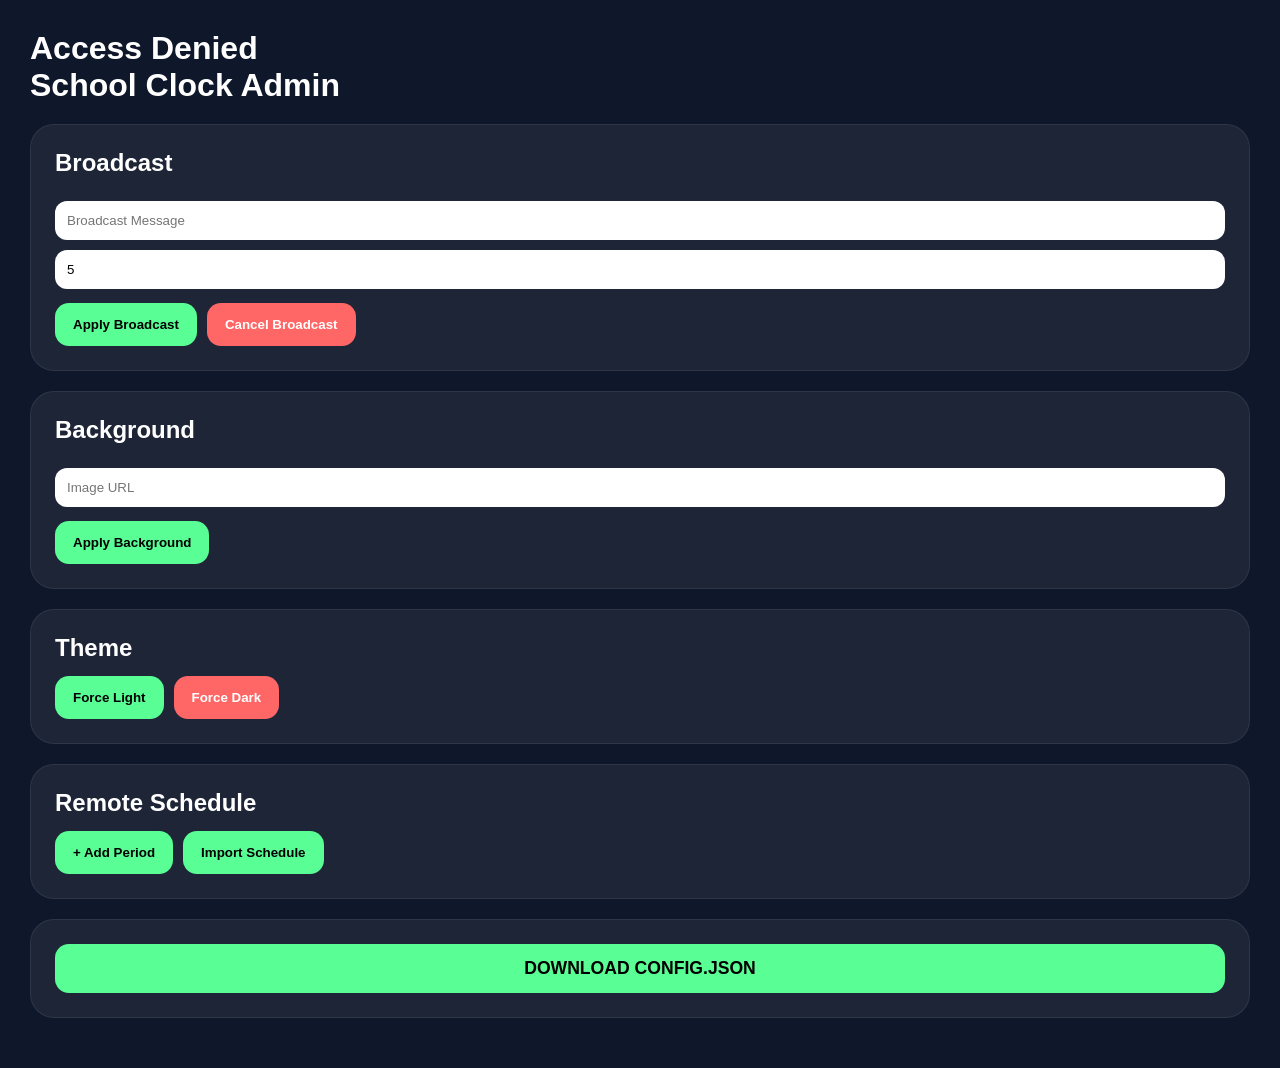
==== commit 8fc5ecd6: "Add files via upload" ====
--- a/admin.html
+++ b/admin.html
@@ -26,6 +26,10 @@
 border-radius:24px;
 margin-bottom:20px;
 border:1px solid #ffffff12
+}
+
+h2{
+margin-bottom:14px
 }
 
 input,
@@ -55,6 +59,22 @@
 color:white
 }
 
+.row{
+display:grid;
+grid-template-columns:
+1fr 130px 130px 140px 90px;
+gap:10px;
+margin-bottom:10px
+}
+
+@media(max-width:900px){
+
+.row{
+grid-template-columns:1fr
+}
+
+}
+
 </style>
 </head>
 <body>
@@ -104,7 +124,7 @@
 
 <button
 class="on"
-onclick="broadcast()">
+onclick="enableBroadcast()">
 
 Apply Broadcast
 
@@ -112,7 +132,7 @@
 
 <button
 class="off"
-onclick="cancelBroadcast()">
+onclick="disableBroadcast()">
 
 Cancel Broadcast
 
@@ -124,7 +144,7 @@
 
 <div class="panel">
 
-<h2>Background Image</h2>
+<h2>Background</h2>
 
 <input
 id="background"
@@ -171,11 +191,257 @@
 
 </div>
 
+<div class="panel">
+
+<h2>Remote Schedule</h2>
+
+<div id="rows"></div>
+
+<div style="
+display:flex;
+gap:10px;
+margin-top:14px;
+flex-wrap:wrap
+">
+
+<button
+class="on"
+onclick="addPeriod()">
+
++ Add Period
+
+</button>
+
+<button
+class="on"
+onclick="importSchedule()">
+
+Import Schedule
+
+</button>
+
+</div>
+
+</div>
+
+<div class="panel">
+
+<button
+class="on"
+style="
+width:100%;
+font-size:1.1rem
+"
+onclick="downloadConfig()">
+
+DOWNLOAD CONFIG.JSON
+
+</button>
+
+</div>
+
 <script>
 
-alert(
-"THIS VERSION ONLY WORKS WHEN HOSTED ONLINE"
+let config={
+
+message:"",
+messageEnabled:false,
+messageEnd:0,
+forceTheme:"",
+background:"",
+schedule:[]
+
+}
+
+function renderRows(){
+
+document.getElementById("rows")
+.innerHTML=
+
+config.schedule.map((p,i)=>`
+
+<div class="row">
+
+<input
+value="${p.name}"
+oninput="
+config.schedule[${i}].name=this.value
+">
+
+<input
+type="time"
+value="${p.start}"
+oninput="
+config.schedule[${i}].start=this.value
+">
+
+<input
+type="time"
+value="${p.end}"
+oninput="
+config.schedule[${i}].end=this.value
+">
+
+<select
+onchange="
+config.schedule[${i}].type=this.value
+">
+
+<option
+value="period"
+${p.type=="period"?"selected":""}>
+Period
+</option>
+
+<option
+value="transition"
+${p.type=="transition"?"selected":""}>
+Transition
+</option>
+
+</select>
+
+<button
+class="off"
+onclick="del(${i})">
+
+Delete
+
+</button>
+
+</div>
+
+`).join("")
+
+}
+
+function addPeriod(){
+
+config.schedule.push({
+
+name:"New Period",
+start:"08:00",
+end:"09:00",
+type:"period"
+
+})
+
+renderRows()
+
+}
+
+function del(i){
+
+config.schedule.splice(i,1)
+
+renderRows()
+
+}
+
+function enableBroadcast(){
+
+config.message=
+document.getElementById("message").value
+
+config.messageEnabled=true
+
+const mins=
+Number(
+document.getElementById("minutes").value
+)||5
+
+config.messageEnd=
+Date.now()+(mins*60000)
+
+}
+
+function disableBroadcast(){
+
+config.message=""
+config.messageEnabled=false
+config.messageEnd=0
+
+}
+
+function setTheme(v){
+
+config.forceTheme=v
+
+}
+
+function setBackground(){
+
+config.background=
+document.getElementById("background").value
+
+}
+
+function importSchedule(){
+
+const inp=document.createElement("input")
+
+inp.type="file"
+
+inp.accept=".json"
+
+inp.onchange=e=>{
+
+const f=e.target.files[0]
+
+if(!f)return
+
+const r=new FileReader()
+
+r.onload=v=>{
+
+try{
+
+const d=JSON.parse(v.target.result)
+
+config.schedule=
+d.schedule||d.periods||d
+
+renderRows()
+
+alert("Imported")
+
+}catch{
+
+alert("Invalid JSON")
+
+}
+
+}
+
+r.readAsText(f)
+
+}
+
+inp.click()
+
+}
+
+function downloadConfig(){
+
+const blob=new Blob(
+
+[JSON.stringify(config,null,2)],
+
+{type:"application/json"}
+
 )
+
+const a=document.createElement("a")
+
+a.href=URL.createObjectURL(blob)
+
+a.download="config.json"
+
+a.click()
+
+}
+
+renderRows()
 
 </script>
 
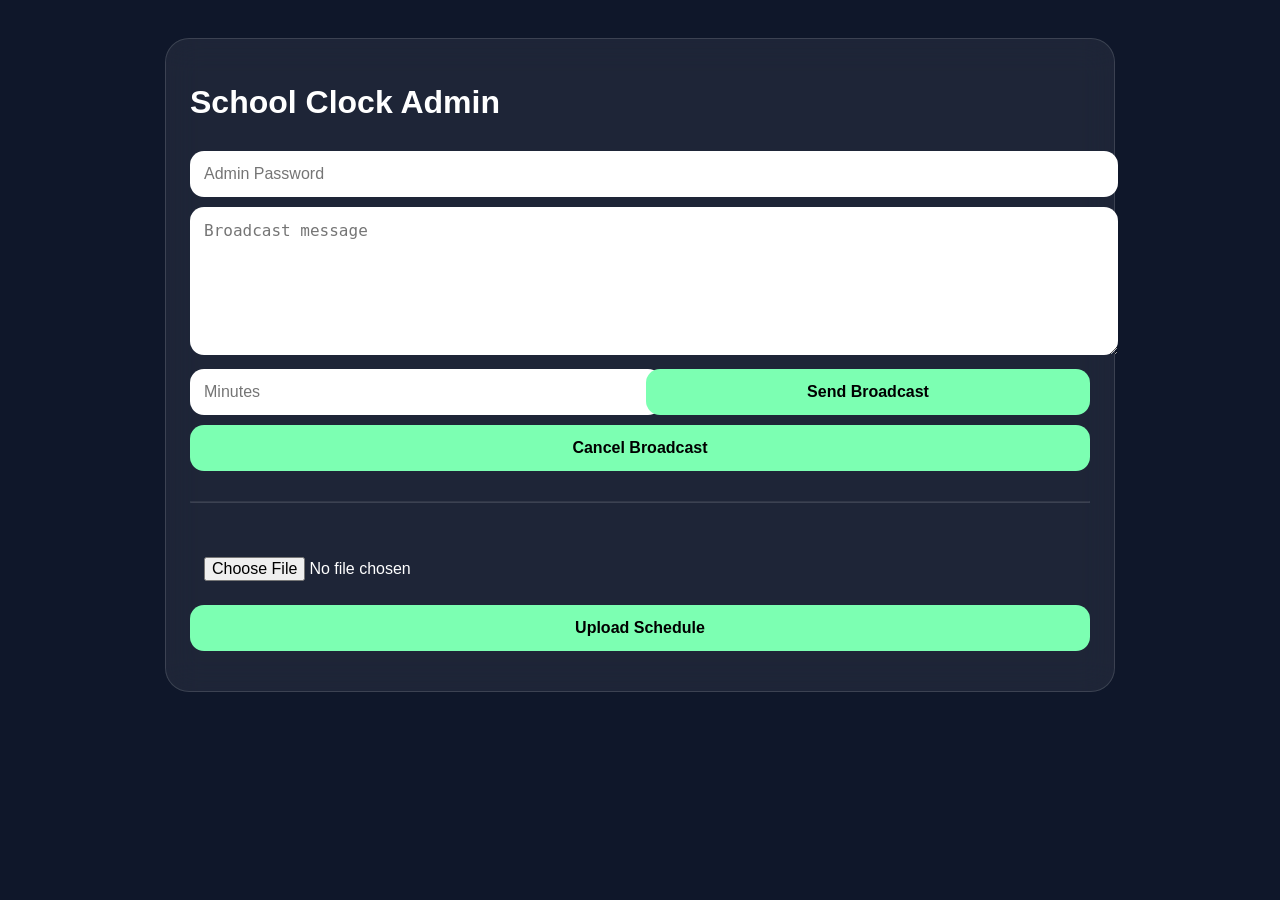
==== commit 60bf925e: "Add files via upload" ====
--- a/admin.html
+++ b/admin.html
@@ -3,447 +3,287 @@
 <head>
 <meta charset="UTF-8">
 <meta name="viewport" content="width=device-width,initial-scale=1">
+
 <title>School Clock Admin</title>
 
 <style>
 
-*{
-margin:0;
-padding:0;
-box-sizing:border-box;
-font-family:Arial,sans-serif
-}
-
 body{
+font-family:Arial,sans-serif;
 background:#0f172a;
 color:white;
 padding:30px
 }
 
 .panel{
+max-width:900px;
+margin:auto;
 background:#ffffff10;
+border:1px solid #ffffff22;
 padding:24px;
 border-radius:24px;
-margin-bottom:20px;
-border:1px solid #ffffff12
-}
-
-h2{
-margin-bottom:14px
+backdrop-filter:blur(16px)
+}
+
+h1{
+margin-bottom:20px
 }
 
 input,
-select{
+textarea,
+button{
 width:100%;
-padding:12px;
-border:none;
-border-radius:12px;
-margin-top:10px
-}
-
-button{
-padding:14px 18px;
+padding:14px;
+margin-top:10px;
 border:none;
 border-radius:14px;
-cursor:pointer;
-font-weight:700
-}
-
-.on{
-background:#59ff95;
-color:black
-}
-
-.off{
-background:#ff6767;
-color:white
+font-size:1rem
+}
+
+textarea{
+min-height:120px;
+resize:vertical
+}
+
+button{
+background:#7cffb2;
+font-weight:700;
+cursor:pointer
+}
+
+button:hover{
+opacity:.9
 }
 
 .row{
 display:grid;
-grid-template-columns:
-1fr 130px 130px 140px 90px;
-gap:10px;
-margin-bottom:10px
-}
-
-@media(max-width:900px){
-
-.row{
-grid-template-columns:1fr
-}
-
+grid-template-columns:1fr 1fr;
+gap:12px
+}
+
+#status{
+margin-top:16px;
+opacity:.8
 }
 
 </style>
 </head>
+
 <body>
 
+<div class="panel">
+
+<h1>School Clock Admin</h1>
+
+<input
+type="password"
+id="password"
+placeholder="Admin Password">
+
+<textarea
+id="broadcast"
+placeholder="Broadcast message"></textarea>
+
+<div class="row">
+
+<input
+type="number"
+id="minutes"
+placeholder="Minutes">
+
+<button onclick="sendBroadcast()">
+Send Broadcast
+</button>
+
+</div>
+
+<button onclick="cancelBroadcast()">
+Cancel Broadcast
+</button>
+
+<hr style="margin:30px 0;border-color:#ffffff22">
+
+<input
+type="file"
+id="scheduleFile"
+accept=".json">
+
+<button onclick="uploadSchedule()">
+Upload Schedule
+</button>
+
+<div id="status"></div>
+
+</div>
+
 <script>
 
-const PASSWORD="school123"
-
-const entered=prompt(
-"Enter Password"
-)
-
-if(entered!==PASSWORD){
-
-document.body.innerHTML=
-"<h1>Access Denied</h1>"
-
-throw new Error()
+const PASSWORD="schooladmin"
+
+const CONFIG_URL=
+"https://raw.githubusercontent.com/Arwining/School_clock/main/config.json"
+
+async function loadConfig(){
+
+let r=await fetch(
+CONFIG_URL+"?t="+Date.now()
+)
+
+return await r.json()
+
+}
+
+function checkPassword(){
+
+return document.getElementById(
+"password"
+).value===PASSWORD
+
+}
+
+function status(v){
+
+document.getElementById(
+"status"
+).textContent=v
+
+}
+
+async function sendBroadcast(){
+
+if(!checkPassword()){
+
+alert("Wrong Password")
+
+return
+
+}
+
+let config=
+await loadConfig()
+
+let msg=
+document.getElementById(
+"broadcast"
+).value
+
+let mins=
+Number(
+document.getElementById(
+"minutes"
+).value
+)
+
+config.messageEnabled=true
+
+config.message=msg
+
+config.messageEnd=
+Date.now()+
+(mins*60000)
+
+downloadConfig(config)
+
+status(
+"Upload the downloaded config.json to GitHub"
+)
+
+}
+
+async function cancelBroadcast(){
+
+if(!checkPassword()){
+
+alert("Wrong Password")
+
+return
+
+}
+
+let config=
+await loadConfig()
+
+config.messageEnabled=false
+config.message=""
+config.messageEnd=0
+
+downloadConfig(config)
+
+status(
+"Broadcast cancelled. Upload config.json."
+)
+
+}
+
+async function uploadSchedule(){
+
+if(!checkPassword()){
+
+alert("Wrong Password")
+
+return
+
+}
+
+const file=
+document.getElementById(
+"scheduleFile"
+).files[0]
+
+if(!file)return
+
+const txt=
+await file.text()
+
+let data=
+JSON.parse(txt)
+
+let config=
+await loadConfig()
+
+config.schedule=
+data.schedule||
+data.periods||
+data
+
+downloadConfig(config)
+
+status(
+"Schedule updated. Upload config.json."
+)
+
+}
+
+function downloadConfig(config){
+
+const blob=new Blob(
+
+[
+JSON.stringify(
+config,
+null,
+2
+)
+],
+
+{
+type:"application/json"
+}
+
+)
+
+const a=
+document.createElement("a")
+
+a.href=
+URL.createObjectURL(blob)
+
+a.download="config.json"
+
+a.click()
 
 }
 
 </script>
-
-<h1 style="margin-bottom:20px">
-School Clock Admin
-</h1>
-
-<div class="panel">
-
-<h2>Broadcast</h2>
-
-<input
-id="message"
-placeholder="Broadcast Message">
-
-<input
-id="minutes"
-type="number"
-value="5">
-
-<div style="
-display:flex;
-gap:10px;
-margin-top:14px;
-flex-wrap:wrap
-">
-
-<button
-class="on"
-onclick="enableBroadcast()">
-
-Apply Broadcast
-
-</button>
-
-<button
-class="off"
-onclick="disableBroadcast()">
-
-Cancel Broadcast
-
-</button>
-
-</div>
-
-</div>
-
-<div class="panel">
-
-<h2>Background</h2>
-
-<input
-id="background"
-placeholder="Image URL">
-
-<button
-class="on"
-style="margin-top:14px"
-onclick="setBackground()">
-
-Apply Background
-
-</button>
-
-</div>
-
-<div class="panel">
-
-<h2>Theme</h2>
-
-<div style="
-display:flex;
-gap:10px;
-flex-wrap:wrap
-">
-
-<button
-class="on"
-onclick="setTheme('light')">
-
-Force Light
-
-</button>
-
-<button
-class="off"
-onclick="setTheme('dark')">
-
-Force Dark
-
-</button>
-
-</div>
-
-</div>
-
-<div class="panel">
-
-<h2>Remote Schedule</h2>
-
-<div id="rows"></div>
-
-<div style="
-display:flex;
-gap:10px;
-margin-top:14px;
-flex-wrap:wrap
-">
-
-<button
-class="on"
-onclick="addPeriod()">
-
-+ Add Period
-
-</button>
-
-<button
-class="on"
-onclick="importSchedule()">
-
-Import Schedule
-
-</button>
-
-</div>
-
-</div>
-
-<div class="panel">
-
-<button
-class="on"
-style="
-width:100%;
-font-size:1.1rem
-"
-onclick="downloadConfig()">
-
-DOWNLOAD CONFIG.JSON
-
-</button>
-
-</div>
-
-<script>
-
-let config={
-
-message:"",
-messageEnabled:false,
-messageEnd:0,
-forceTheme:"",
-background:"",
-schedule:[]
-
-}
-
-function renderRows(){
-
-document.getElementById("rows")
-.innerHTML=
-
-config.schedule.map((p,i)=>`
-
-<div class="row">
-
-<input
-value="${p.name}"
-oninput="
-config.schedule[${i}].name=this.value
-">
-
-<input
-type="time"
-value="${p.start}"
-oninput="
-config.schedule[${i}].start=this.value
-">
-
-<input
-type="time"
-value="${p.end}"
-oninput="
-config.schedule[${i}].end=this.value
-">
-
-<select
-onchange="
-config.schedule[${i}].type=this.value
-">
-
-<option
-value="period"
-${p.type=="period"?"selected":""}>
-Period
-</option>
-
-<option
-value="transition"
-${p.type=="transition"?"selected":""}>
-Transition
-</option>
-
-</select>
-
-<button
-class="off"
-onclick="del(${i})">
-
-Delete
-
-</button>
-
-</div>
-
-`).join("")
-
-}
-
-function addPeriod(){
-
-config.schedule.push({
-
-name:"New Period",
-start:"08:00",
-end:"09:00",
-type:"period"
-
-})
-
-renderRows()
-
-}
-
-function del(i){
-
-config.schedule.splice(i,1)
-
-renderRows()
-
-}
-
-function enableBroadcast(){
-
-config.message=
-document.getElementById("message").value
-
-config.messageEnabled=true
-
-const mins=
-Number(
-document.getElementById("minutes").value
-)||5
-
-config.messageEnd=
-Date.now()+(mins*60000)
-
-}
-
-function disableBroadcast(){
-
-config.message=""
-config.messageEnabled=false
-config.messageEnd=0
-
-}
-
-function setTheme(v){
-
-config.forceTheme=v
-
-}
-
-function setBackground(){
-
-config.background=
-document.getElementById("background").value
-
-}
-
-function importSchedule(){
-
-const inp=document.createElement("input")
-
-inp.type="file"
-
-inp.accept=".json"
-
-inp.onchange=e=>{
-
-const f=e.target.files[0]
-
-if(!f)return
-
-const r=new FileReader()
-
-r.onload=v=>{
-
-try{
-
-const d=JSON.parse(v.target.result)
-
-config.schedule=
-d.schedule||d.periods||d
-
-renderRows()
-
-alert("Imported")
-
-}catch{
-
-alert("Invalid JSON")
-
-}
-
-}
-
-r.readAsText(f)
-
-}
-
-inp.click()
-
-}
-
-function downloadConfig(){
-
-const blob=new Blob(
-
-[JSON.stringify(config,null,2)],
-
-{type:"application/json"}
-
-)
-
-const a=document.createElement("a")
-
-a.href=URL.createObjectURL(blob)
-
-a.download="config.json"
-
-a.click()
-
-}
-
-renderRows()
-
-</script>
-
 </body>
 </html>
